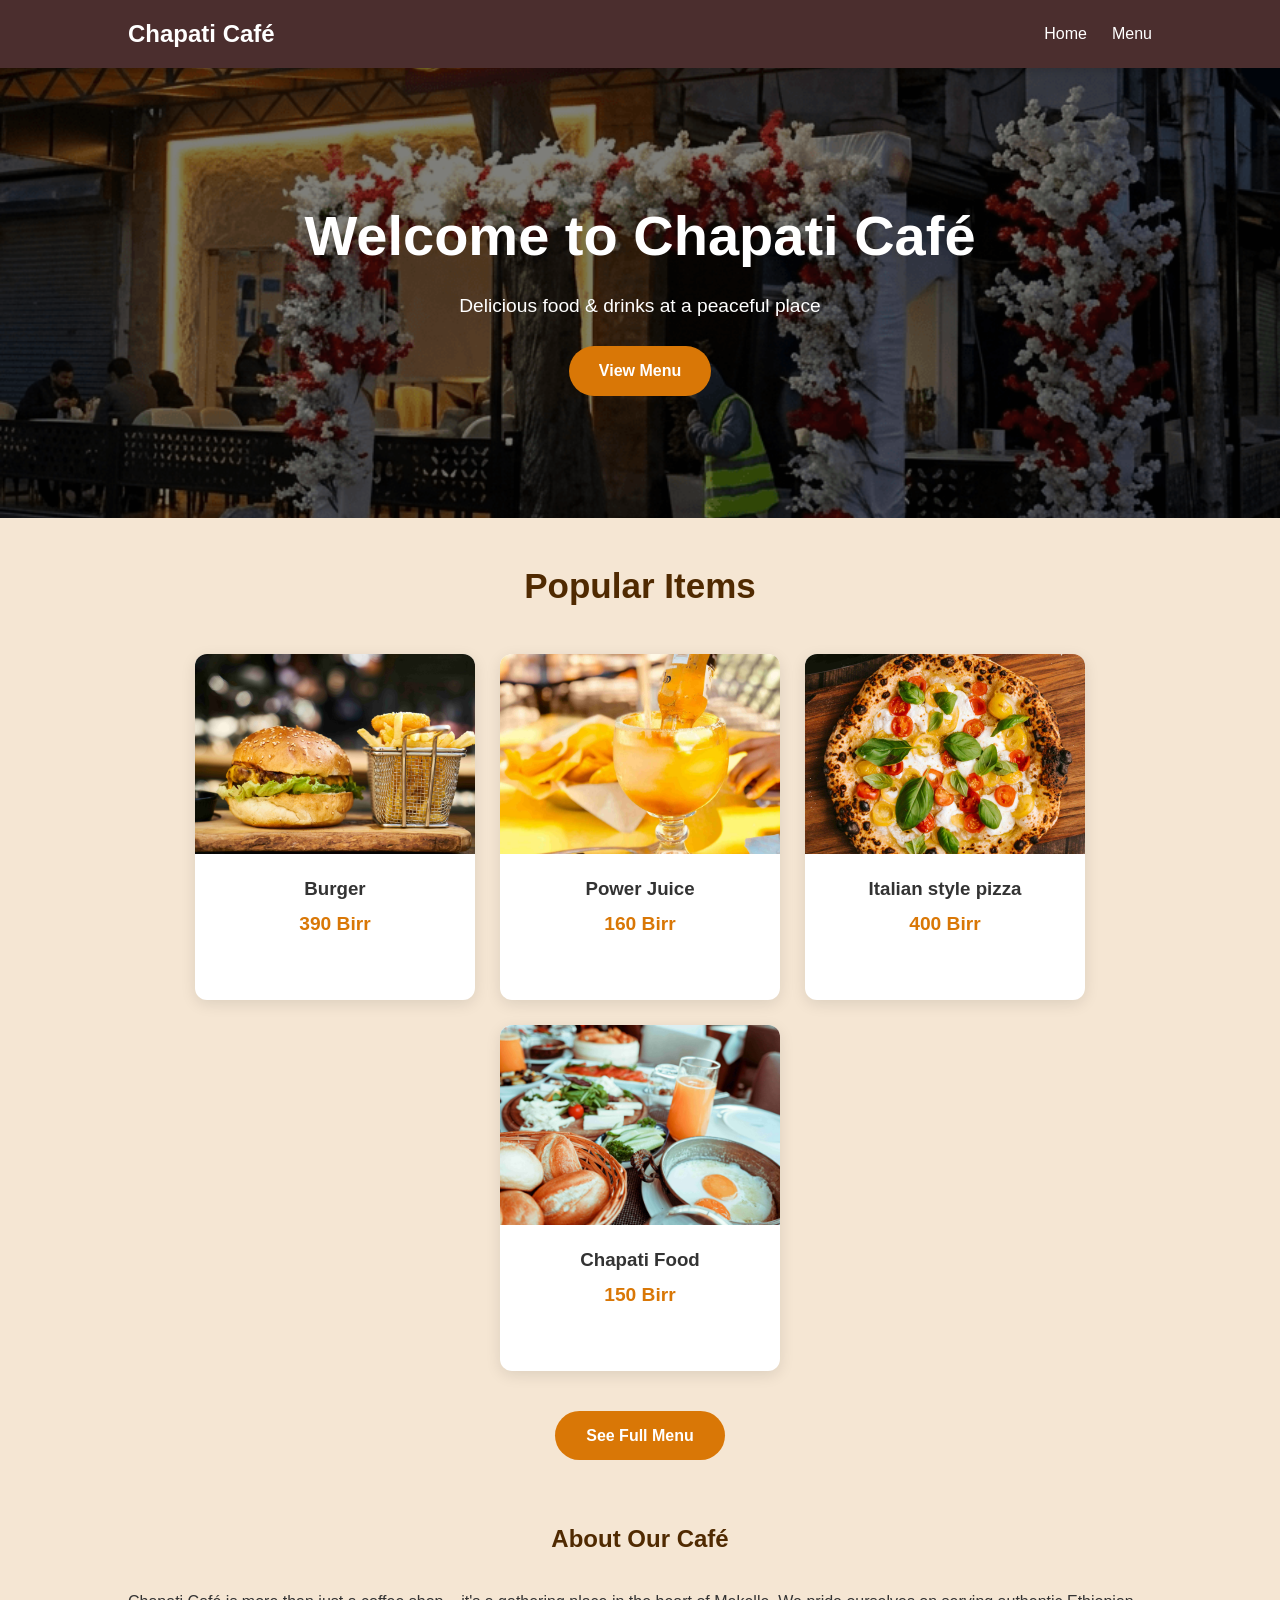
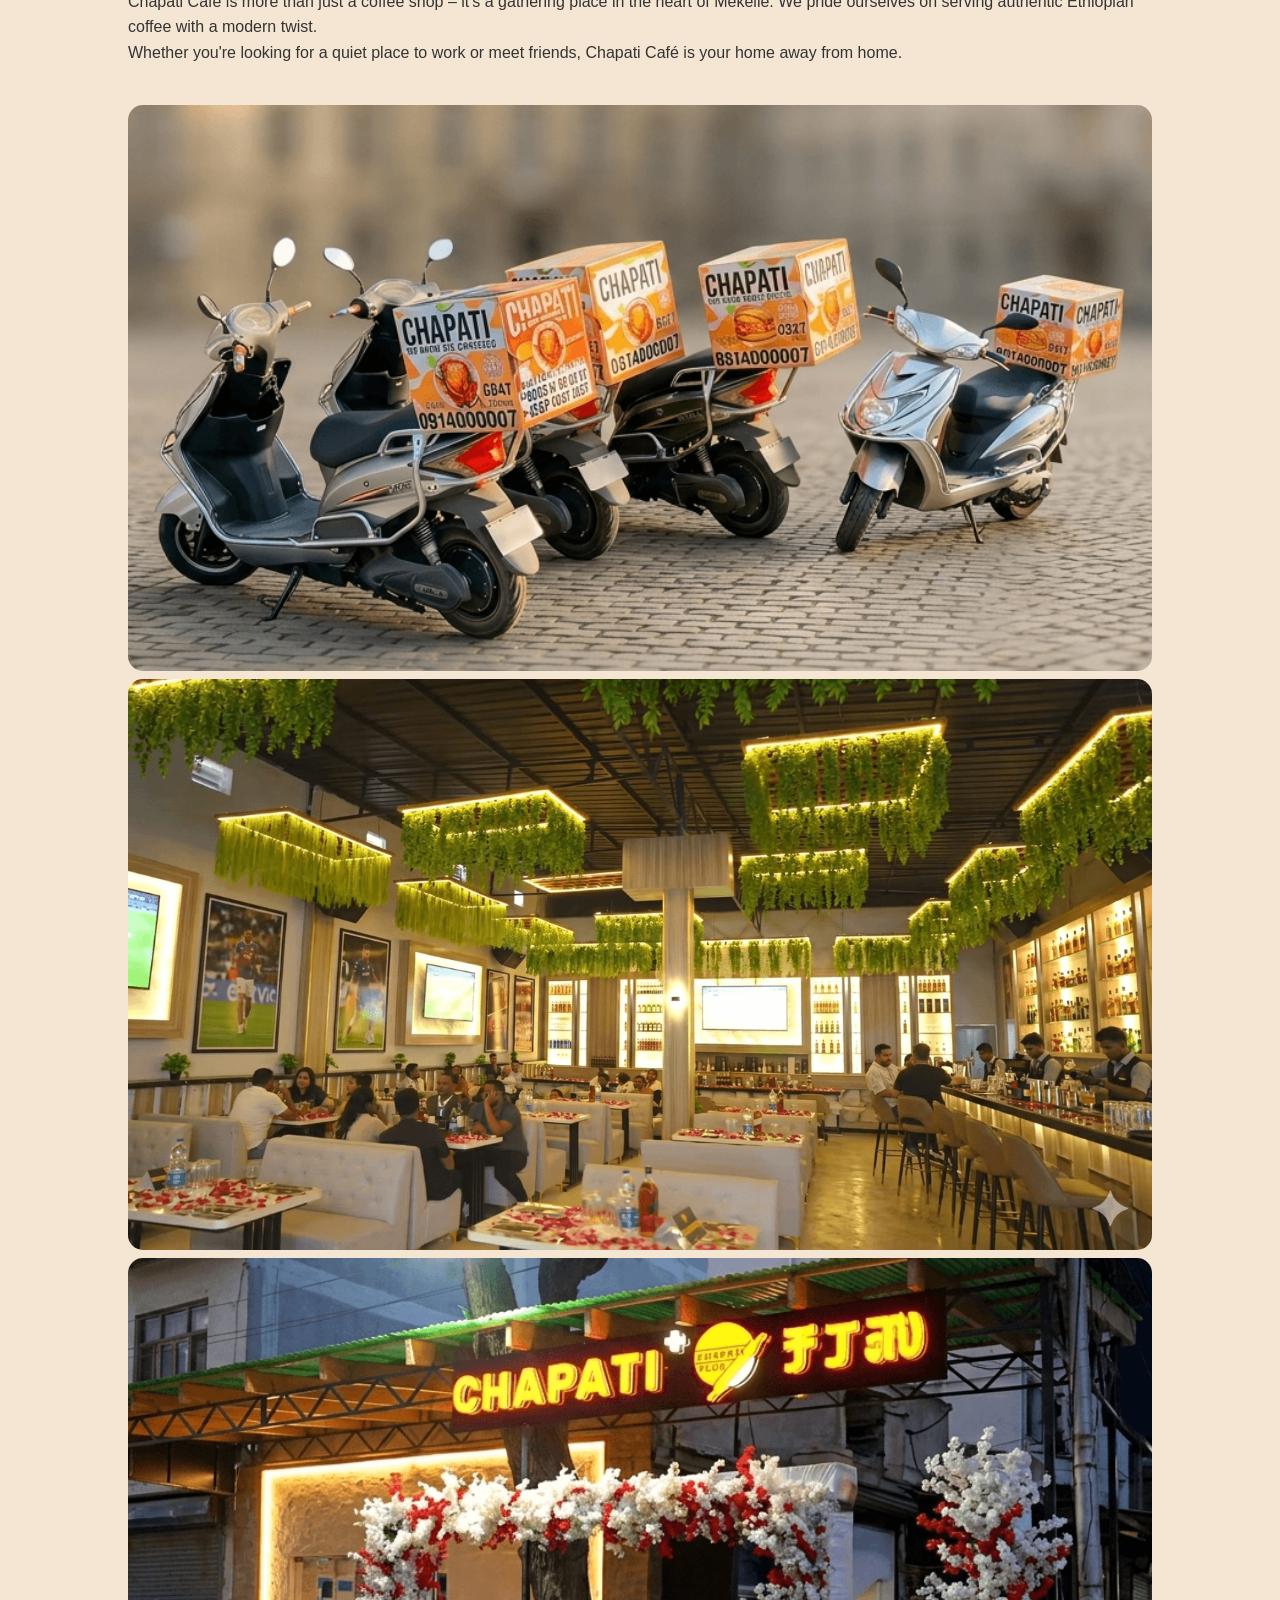
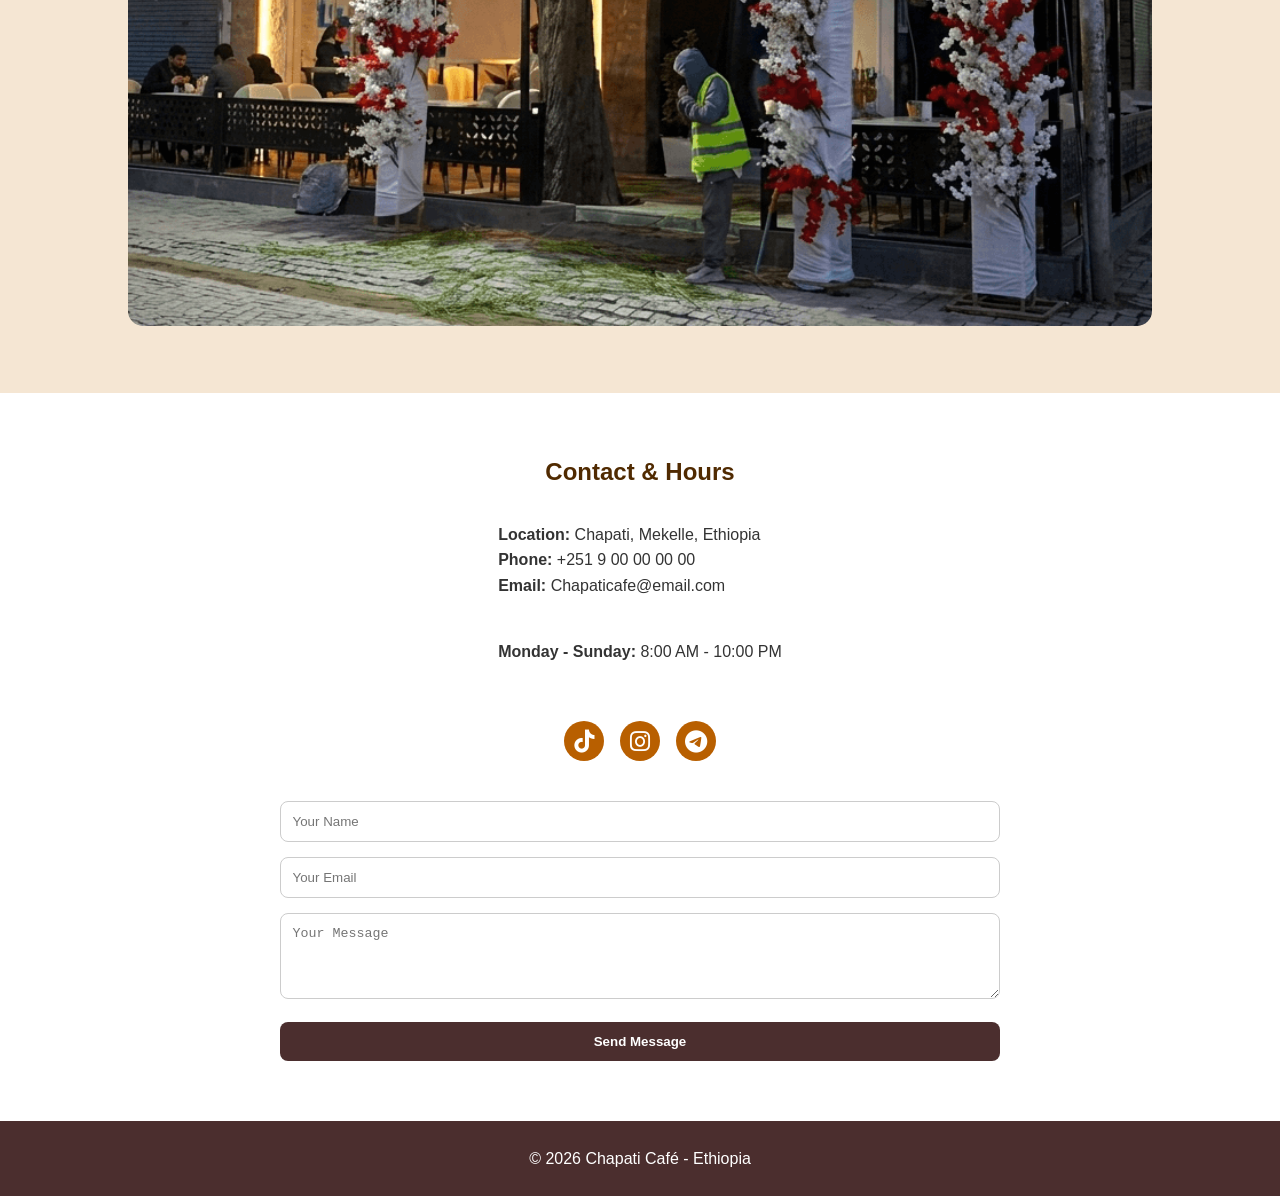
==== index.html @ 3a7bcfd0 "first commit to host github" ====
<!DOCTYPE html>
<html lang="en">
<head>
    <meta charset="UTF-8">
    <meta name="viewport" content="width=device-width, initial-scale=1.0">
    <title>Chapati Café | Home</title>
    <link rel="stylesheet" href="style.css">
    <link rel="stylesheet" href="https://cdnjs.cloudflare.com/ajax/libs/font-awesome/6.0.0/css/all.min.css">
    <link rel="icon" href="images/chapati-logo.jpg">
</head>
<body>

    <nav class="navbar">
        <div class="logo">Chapati Café</div>
        <ul class="nav-links">
            <li><a href="index.html">Home</a></li>
            <li><a href="menu.html">Menu</a></li>
        </ul>
        <div class="menu-toggle">&#9776;</div>
    </nav>

    <section class="hero">
        <h1>Welcome to Chapati Café</h1>
        <p>Delicious food & drinks at a peaceful place</p>
        <a href="menu.html" class="btn">View Menu</a>
    </section>

    <section class="featured">
        <h2>Popular Items</h2>
        <div class="menu-container">
            <div class="food-card">
                <div class="image-box"><img src="images/burger-burger.jpg" alt="Pizza"></div>
                <div class="food-info">
                    <h3>Burger</h3>
                    <p class="price">390 Birr</p>
                </div>
            </div>
            <div class="food-card">
                <div class="image-box"><img src="images/juice-power.jpg" alt="Coffee"></div>
                <div class="food-info">
                    <h3>Power Juice</h3>
                    <p class="price">160 Birr</p>
                </div>
            </div>
            <div class="food-card">
                <div class="image-box"><img src="images/pizza-italian-style.jpg" alt="Pizza"></div>
                <div class="food-info">
                    <h3>Italian style pizza</h3>
                    <p class="price">400 Birr</p>
                </div>
            </div>
            <div class="food-card">
                <div class="image-box"><img src="images/foods.jpg" alt="Coffee"></div>
                <div class="food-info">
                    <h3>Chapati Food</h3>
                    <p class="price">150 Birr</p>
                </div>
            </div>
        </div>
        <div class="view-menu-btn">
            <a href="menu.html">See Full Menu</a>
        </div>
    </section>

    <section class="about">
        <div class="about-container">
            <div class="about-text">
                <h2>About Our Café</h2>
                <p>Chapati Café is more than just a coffee shop – it's a gathering place in the heart of Mekelle. We pride ourselves on serving authentic Ethiopian coffee with a modern twist.</p>
                <p>Whether you're looking for a quiet place to work or meet friends, Chapati Café is your home away from home.</p>
            </div>
            <div class="about-image">
                <img src="images/chapati-motors.png" alt="Café Interior">
                <img src="images/chapati-img1.png" alt="Café Interior">
                <img src="images/chapati-home-img1.png" alt="Café Interior">
            </div>
        </div>
    </section>

    <section class="contact">
        <h2>Contact & Hours</h2>
        <div class="contact-container">
            <div class="contact-info">
                <p><strong>Location:</strong> Chapati, Mekelle, Ethiopia</p>
                <p><strong>Phone:</strong> +251 9 00 00 00 00</p>
                <p><strong>Email:</strong> Chapaticafe@email.com</p>
                <hr style="margin: 20px 0; border: 0; border-top: 1px solid #eee;">
                <p><strong>Monday - Sunday:</strong> 8:00 AM - 10:00 PM</p>
            </div>
            <div class="social-links">
                <a href="https://www.tiktok.com/@chapati_bbq?is_from_webapp=1&sender_device=pc"><i class="fab fa-tiktok"></i></a>
                <a href="https://www.instagram.com/chapati_bbq/"><i class="fab fa-instagram"></i></a>
                <a href="#"><i class="fab fa-telegram"></i></a>
            </div>
            <div class="contact-form">
                <form action="https://formspree.io/f/mojkpedg" method="POST">
                    <input type="text" name="name" placeholder="Your Name" required>
                    <input type="email" name="email" placeholder="Your Email" required>
                    <textarea name="message" placeholder="Your Message" rows="4" required></textarea>
                    <button type="submit">Send Message</button>
                </form>
            </div>
        </div>
    </section>

    <footer>
        <p>© 2026 Chapati Café - Ethiopia</p>
    </footer>

    <script src="script.js"></script>
</body>
</html>
---- style.css ----
/* GENERAL STYLES */
* {
    margin: 0;
    padding: 0;
    box-sizing: border-box;
}

body {
    font-family: 'Segoe UI', Arial, sans-serif;
    background-color: #F5E6D3;
    color: #333;
    line-height: 1.6;
    overflow-x: hidden;
}

/* NAVBAR */
.navbar {
    position: sticky;
    top: 0;
    width: 100%;
    background-color: #4B2E2E;
    color: white;
    display: flex;
    justify-content: space-between;
    align-items: center;
    padding: 15px 10%;
    z-index: 1000;
    box-shadow: 0 2px 10px rgba(0,0,0,0.2);
}

.logo {
    font-size: 24px;
    font-weight: bold;
}

.nav-links {
    list-style: none;
    display: flex;
    gap: 25px;
}

.nav-links a {
    color: white;
    text-decoration: none;
    font-weight: 500;
    transition: 0.3s;
}

.nav-links a:hover {
    color: #D97706;
}

.menu-toggle {
    display: none;
    font-size: 26px;
    cursor: pointer;
}

/* HERO SECTION */
.hero {
    position: relative;
    text-align: center;
    padding: 80px 20px;
    background: url('images/chapati-home-img1.png') no-repeat center center/cover;
    color: white;
    min-height: 50vh;
    display: flex;
    flex-direction: column;
    justify-content: center;
    align-items: center;
}

.hero::before {
    content: "";
    position: absolute;
    inset: 0;
    background: rgba(0,0,0,0.5);
}

.hero h1, .hero p, .hero .btn {
    position: relative;
    z-index: 1;
}

.hero h1 { 
    font-size: clamp(2rem, 5vw, 3.5rem); 
    margin-bottom: 10px; 
}

.hero p { 
    font-size: 1.2rem; 
    margin-bottom: 25px; 
}

.hero .btn {
    background-color: #D97706;
    color: white;
    padding: 12px 30px;
    border-radius: 30px;
    text-decoration: none;
    font-weight: bold;
    transition: 0.3s;
}

.hero .btn:hover { 
    background-color: #B85F00; 
    transform: scale(1.05); 
}

/* FEATURED SECTION */
.featured h2 {
    text-align: center;
    margin-top: 40px;
    font-weight: bold;
    font-size: 35px;
    color: #502a01;
}

.menu-container {
    display: flex;
    flex-wrap: wrap;
    justify-content: center;
    gap: 25px;
    padding: 40px 10%;
}

.food-card {
    position: relative;
    padding-bottom: 40px;
    background: white;
    width: 280px;
    border-radius: 12px;
    overflow: hidden;
    box-shadow: 0 4px 15px rgba(0,0,0,0.1);
    transition: 0.3s ease;
    
    /* display: flex;
    flex-direction: column;
    justify-content: space-between; */
}

.food-card:hover { transform: translateY(-8px); }

.image-box { 
    height: 200px; 
    width: 100%; 
}

.image-box img { 
    width: 100%; 
    height: 100%; 
    object-fit: cover; 
}

.food-info { 
    padding: 20px; 
    text-align: center; 
    flex-grow: 1;
}

.price { 
    color: #D97706; 
    font-weight: bold; 
    font-size: 1.2rem; 
    margin-top: 5px; 
}

.food-card .moreDiv {
    display: flex;
    justify-content: center;
    padding-bottom: 10px;
    border: none;
}

.food-card .moreBtn {
    position: absolute;
    bottom: 5px;
    background: #B85F00;
    color: white;
    border: none;
    padding: 10px 20px;
    margin: 5px 3px;
    border-radius: 25px;
    cursor: pointer;
    transition: 0.3s;
    font-size: 12px;
}

.food-card .moreBtn:hover {
    background: #D97706;
}

.view-menu-btn {
    background-color: #D97706;
    padding: 12px 30px;
    border-radius: 30px;
    font-weight: bold;
    transition: 0.3s;
    width: 170px;
    text-align: center;
    margin: auto;
}

.view-menu-btn:hover {
    transform: scale(1.03);
    background-color: #B85F00;
}

.view-menu-btn a {
    color: white;
    text-decoration: none;
}

/* FILTER BUTTONS */
.category-buttons { 
    text-align: center; 
    margin: 40px 0 10px;
}

.filter-btn {
    background: #4B2E2E; 
    color: white; 
    border: none; 
    padding: 10px 20px;
    margin: 5px 3px; 
    border-radius: 25px; 
    cursor: pointer; 
    transition: 0.3s;
}
.filter-btn.active, 
.filter-btn:hover { 
    background: #D97706; 
}

/* ABOUT & CONTACT */
.about, .contact { 
    padding: 60px 10%; 
    background: white; 
}

.about { 
    background: #F5E6D3; 
}

.contact h2, .about-text h2 {
    text-align: center;
    color: #502a01;
    margin-bottom: 30px;
}

.about-container, 
.contact-container {
    display: flex; 
    align-items: center;
    flex-direction: column; 
    gap: 40px;
    /* border: black solid 2px; */
}

.about-text, 
.contact-info, 
.contact-form { 
    flex: 1; 
}

.contact-info {
    /* border: black solid 2px; */
    display: flex;
    flex-direction: column;
    align-items: start;
}

.about-image img { 
    width: 100%; 
    border-radius: 15px; 
}

.social-links {
    display: flex;
    gap: 1rem;
    margin-top: 1rem;
}

.social-links i {
    font-size: 23px;
}

.social-links a {
    width: 40px;
    height: 40px;
    background: #B85F00;
    color: #fff;
    border-radius: 50%;
    display: flex;
    align-items: center;
    justify-content: center;
    text-decoration: none;
    transition: all 0.3s;
}

.social-links a:hover {
    background: #4B2E2E;
    transform: translateY(-3px);
}

.contact-form input, 
.contact-form textarea {
    width: 100%; 
    padding: 12px; 
    margin-bottom: 15px; 
    border: 1px solid #ccc; 
    border-radius: 8px;
}

.contact-form button {
    width: 100%; 
    padding: 12px; 
    background: #4B2E2E; 
    color: white; 
    border: none;
    border-radius: 8px; 
    cursor: pointer; 
    font-weight: bold;
}

.more-btn{
    text-align: center;
    margin: 30px;
    margin-bottom: 60px;
}

.more-btn .btnn {
    background-color: #4B2E2E;
    color: white;
    padding: 12px 30px;
    border-radius: 30px;
    text-decoration: none;
    font-weight: bold;
    transition: 0.3s;
}

.btnn {
    transition: all 0.3s ease;
    cursor: pointer;
    user-select: none; /* Prevents highlighting text when clicking fast */
}

.more-btn .btnn:hover, 
.more-btn .activee { 
    background-color: #B85F00; 
    transform: scale(1.05); 
}

.btnn.disabled {
    opacity: 0.3;
    pointer-events: none;
    cursor: default;
}

/* Ensure activee class is still visible */
.btnn.activee {
    background-color: #B85F00; 
    color: white;
}

/* MODAL STYLES */
.modal {
    display: none; 
    position: fixed;
    z-index: 2000;
    left: 0;
    top: 0;
    width: 100%;
    height: 100%;
    background-color: rgba(0, 0, 0, 0.85);
    backdrop-filter: blur(8px);
    overflow-y: auto;
}

.modal-content {
    background-color: #fff;
    margin: 5% auto;
    width: 90%;
    max-width: 500px;
    border-radius: 20px;
    position: relative;
    overflow: hidden;
    animation: modalSlide 0.4s ease;
}

@keyframes modalSlide {
    from { transform: translateY(-50px); opacity: 0; }
    to { transform: translateY(0); opacity: 1; }
}

.close-modal {
    position: absolute;
    right: 15px;
    top: 10px;
    font-size: 35px;
    color: #4B2E2E;
    cursor: pointer;
    z-index: 10;
}

.modal-image-container img {
    width: 100%;
    height: 250px;
    object-fit: cover;
}

.modal-text {
    padding: 25px;
    text-align: center;
}

.modal-text h2 { color: #502a01; margin-bottom: 5px; }
.modal-text hr { margin: 15px 0; border: 0; border-top: 1px solid #eee; }

.call-btn {
    display: inline-block;
    background: #D97706;
    color: white;
    padding: 12px 25px;
    border-radius: 25px;
    text-decoration: none;
    font-weight: bold;
    margin-top: 20px;
    transition: 0.3s;
}

.call-btn:hover { background: #B85F00; }

footer { 
    background: #4B2E2E; 
    color: white; 
    text-align: center; 
    padding: 25px; 
}

/* MOBILE RESPONSIVENESS */
@media (max-width: 400px) {
    .menu-toggle { 
        display: block; 
    }
    .food-card {
        width: 165px;
        height: 100%;
    }
    .menu-container {
        padding: 40px 2%;
        display: grid;
        grid-template-columns: repeat(2, 1fr);
        gap: 15px;
        justify-items: center;
        align-items: center;
    }
    .image-box {
        height: 110px;
        width: 100%;
    }
    .food-info {
        padding: 20px;
    }

    .food-info h3, .food-info p {
        font-size: 16px;
        font-weight: bold;
    }

    .nav-links {
        display: none; 
        position: absolute; 
        top: 60px; 
        right: 0;
        background: #4B2E2E; 
        width: 200px; 
        flex-direction: column; 
        padding: 20px;
    }
    .nav-links.active { 
        display: flex;
     }

    .about-container, 
    .contact-container { 
        flex-direction: column; 
        text-align: center; 
    }
}
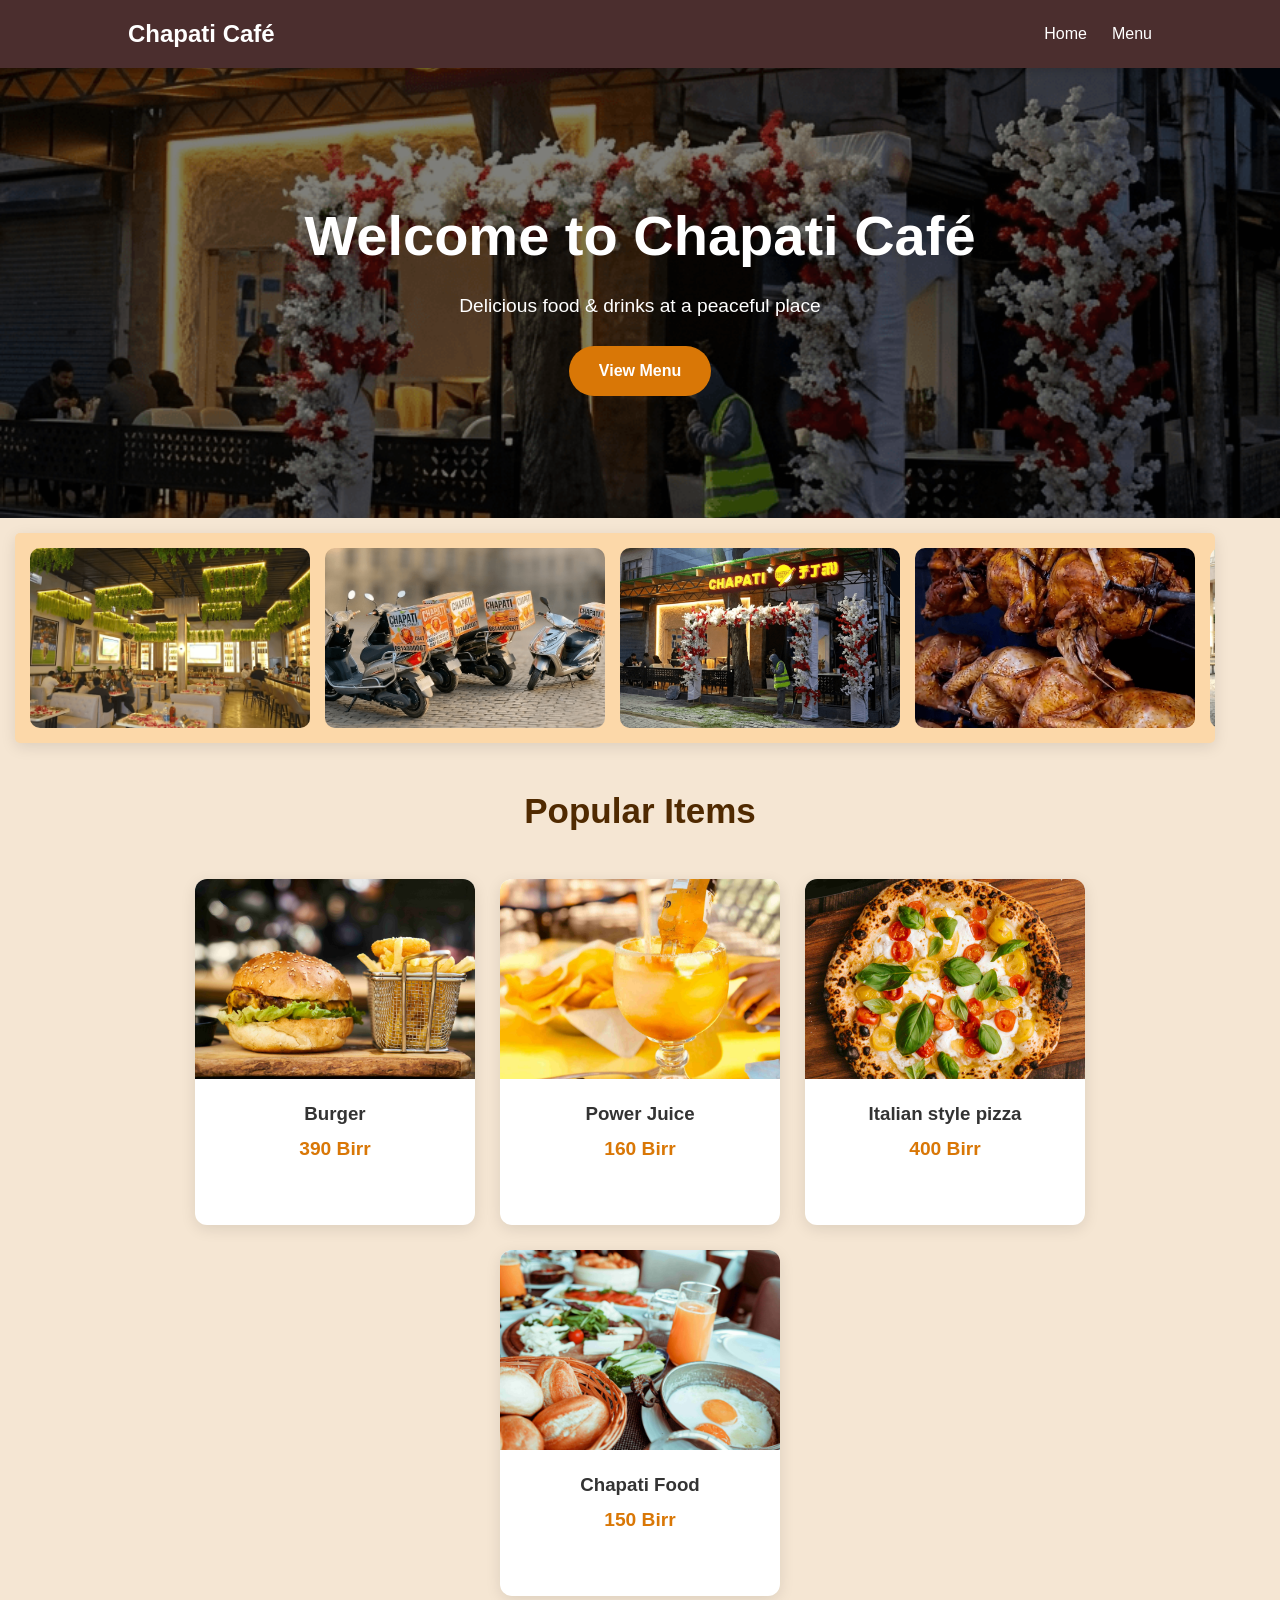
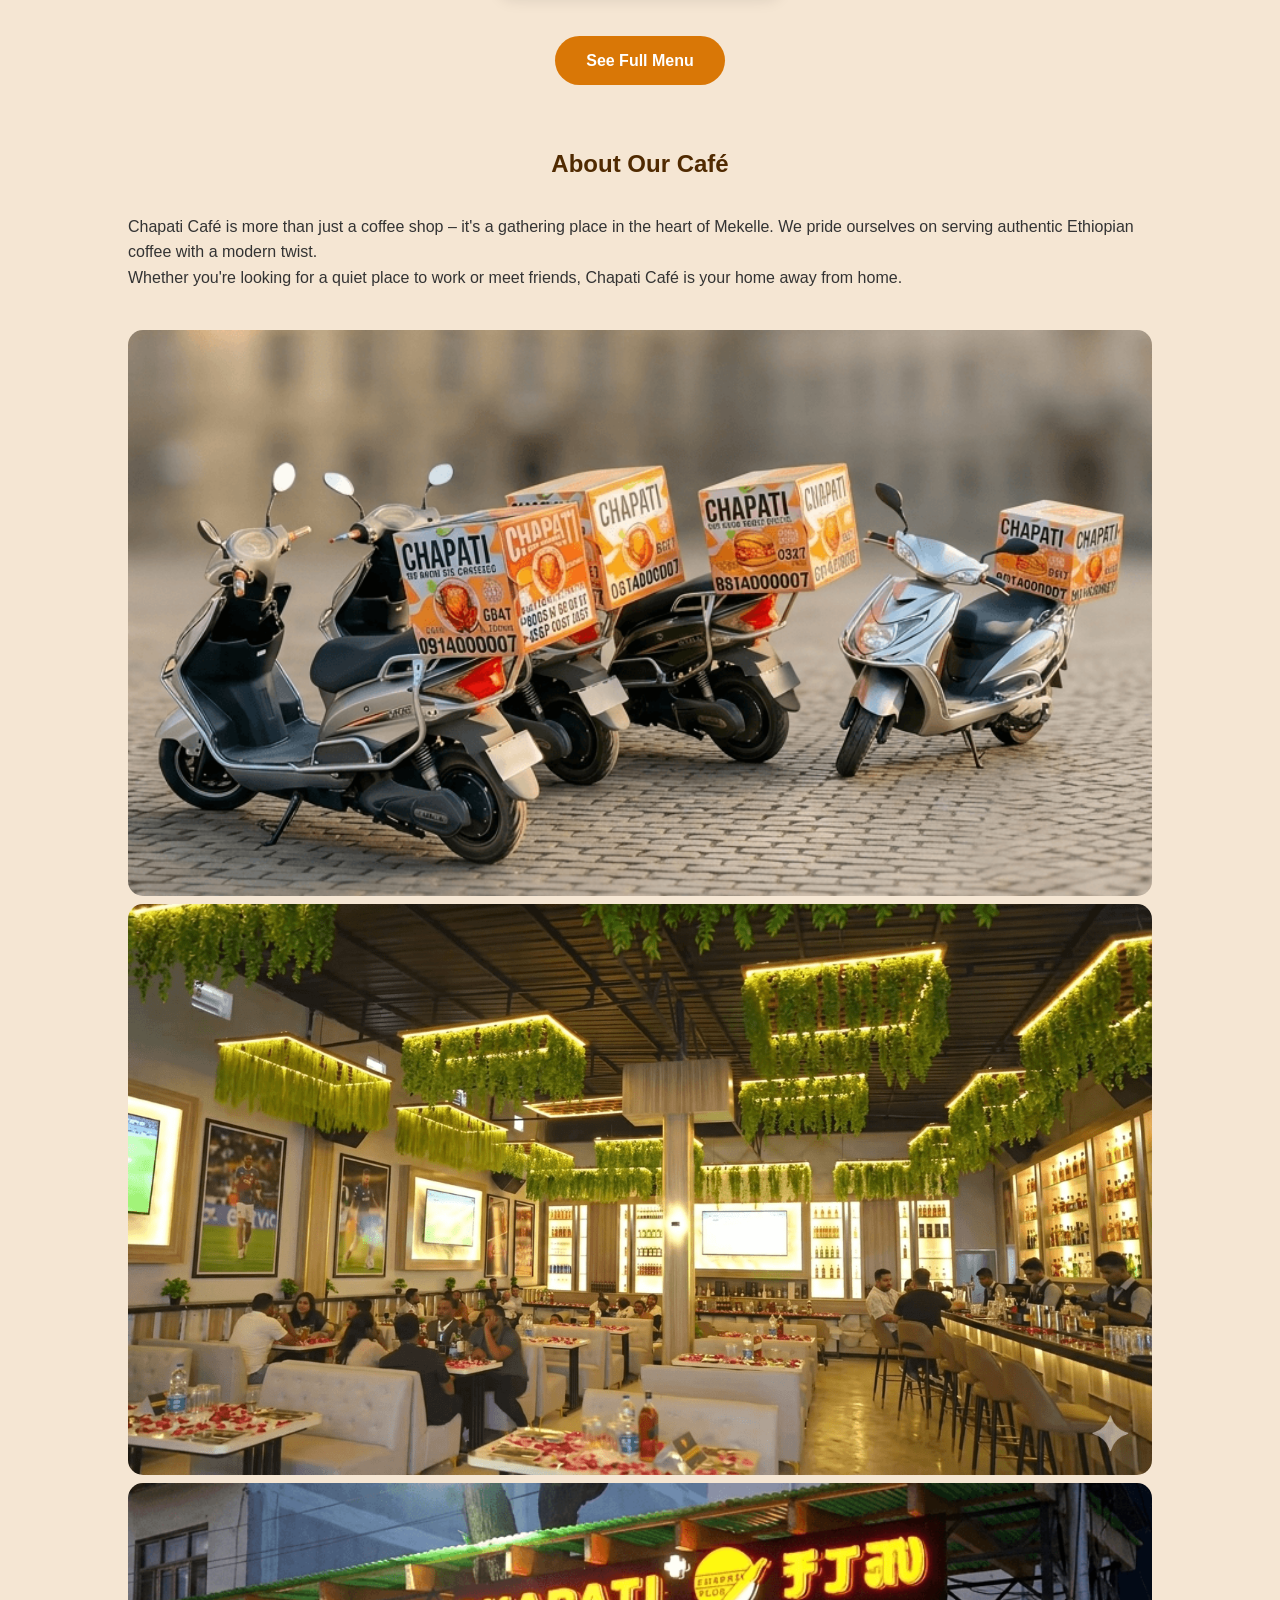
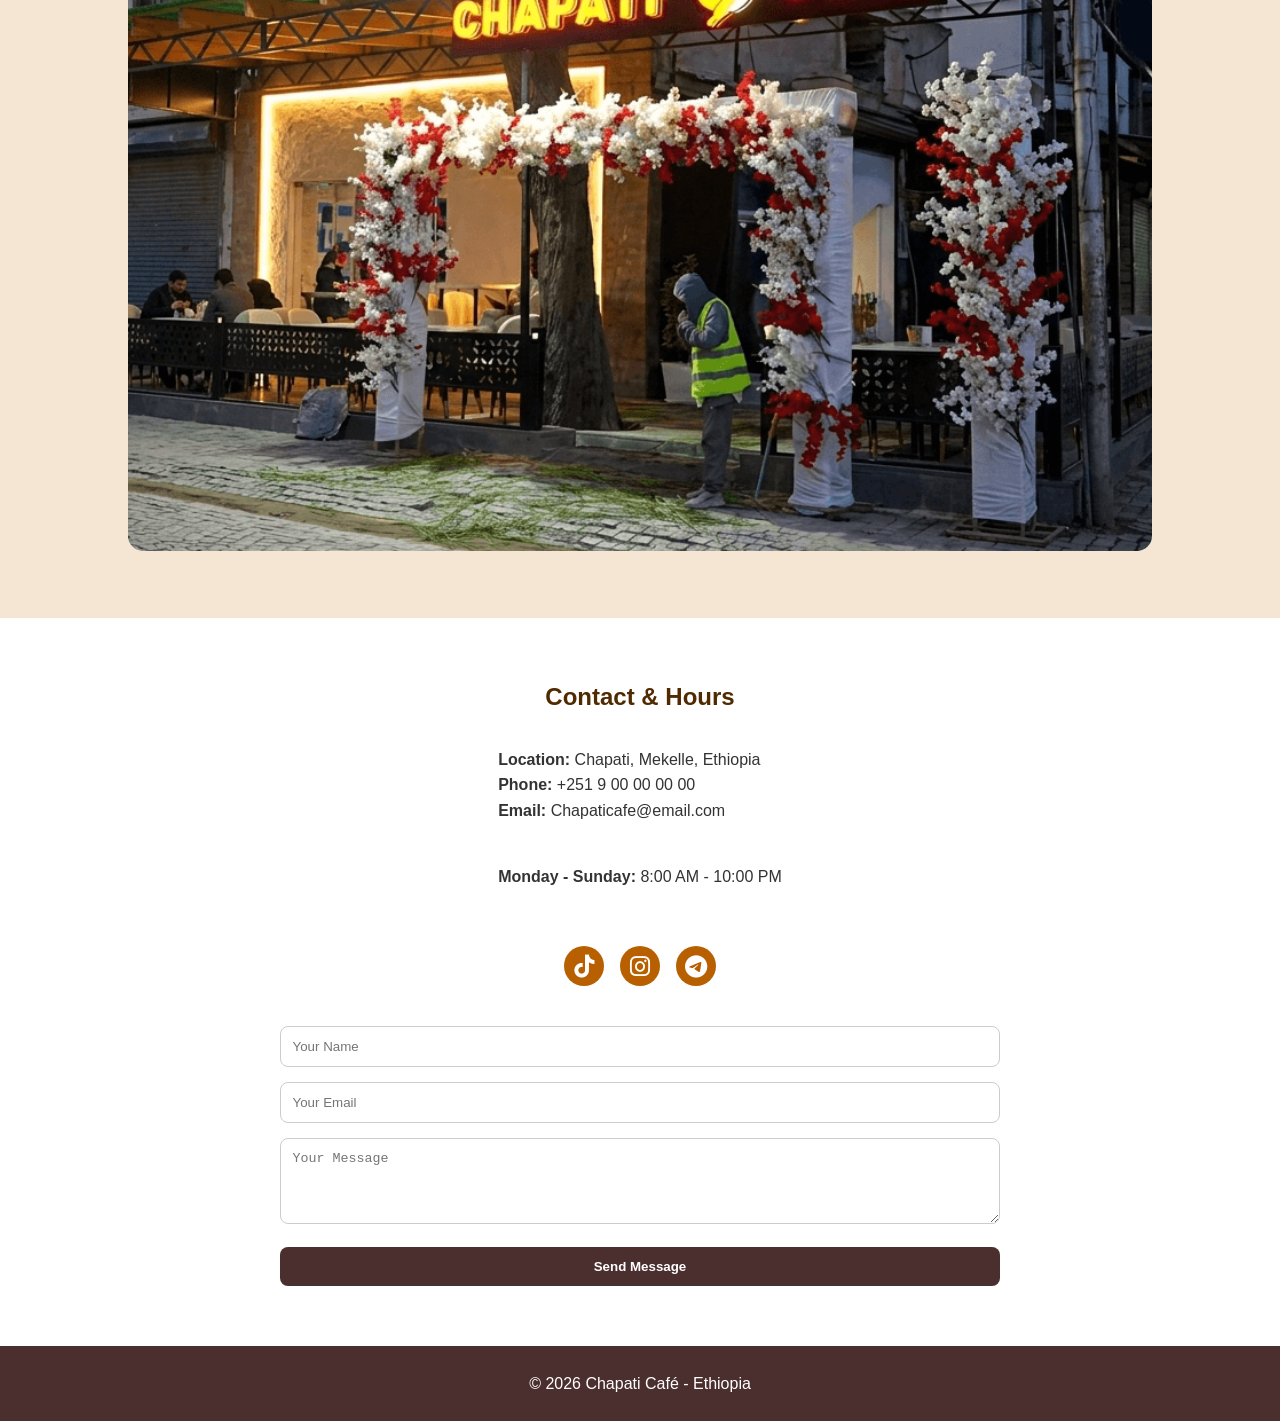
==== commit 97704ef4: "add horizontal animation" ====
--- a/index.html
+++ b/index.html
@@ -24,6 +24,28 @@
         <p>Delicious food & drinks at a peaceful place</p>
         <a href="menu.html" class="btn">View Menu</a>
     </section>
+
+    <div class="img-animation">
+        <div class="track">
+
+            <!-- First set -->
+            <div class="box-img"><img src="images/chapati-img1.png"></div>
+            <div class="box-img"><img src="images/chapati-motors.png"></div>
+            <div class="box-img"><img src="images/chapati-home-img1.png"></div>
+            <div class="box-img"><img src="images/chapati-chicken.png"></div>
+            <div class="box-img"><img src="images/chapati-img2.png"></div>
+            <div class="box-img"><img src="images/chapati-alchole.png"></div>
+
+            <!-- Duplicate (for smooth loop) -->
+            <div class="box-img"><img src="images/chapati-img1.png"></div>
+            <div class="box-img"><img src="images/chapati-motors.png"></div>
+            <div class="box-img"><img src="images/chapati-home-img1.png"></div>
+            <div class="box-img"><img src="images/chapati-chicken.png"></div>
+            <div class="box-img"><img src="images/chapati-img2.png"></div>
+            <div class="box-img"><img src="images/chapati-alchole.png"></div>
+
+        </div>
+    </div>
 
     <section class="featured">
         <h2>Popular Items</h2>
--- a/style.css
+++ b/style.css
@@ -105,6 +105,71 @@
 .hero .btn:hover { 
     background-color: #B85F00; 
     transform: scale(1.05); 
+}
+
+/* horizontal animation */
+.img-animation {
+    max-width: 1200px;
+    margin: 15px;
+    overflow: hidden;
+    padding: 15px;
+    border-radius: 5px;
+    background: #fcd8a9;
+    box-shadow: 0 4px 15px rgba(0,0,0,0.1);
+}
+
+.track {
+    display: flex;
+    gap: 15px;
+    width: max-content;
+    animation: scroll 25s linear infinite;
+}
+
+.track:hover {
+    animation-play-state: paused;
+}
+
+.box-img {
+    width: 280px;
+    height: 180px;
+    flex-shrink: 0;
+    border-radius: 10px;
+    overflow: hidden;
+    position: relative;
+    transition: transform 0.3s ease;
+}
+
+.box-img img {
+    width: 100%;
+    height: 100%;
+    object-fit: cover;
+    display: block;
+}
+
+.box-img:hover {
+    transform: scale(1.05);
+}
+
+.box-img::after {
+    content: "";
+    position: absolute;
+    inset: 0;
+    background: rgba(0,0,0,0.2);
+    opacity: 0;
+    transition: 0.3s;
+}
+
+.box-img:hover::after {
+    opacity: 1;
+}
+
+@keyframes scroll {
+    0% {
+        transform: translateX(0);
+    }
+    100% {
+        transform: translateX(-50%);
+    }
 }
 
 /* FEATURED SECTION */
@@ -438,11 +503,24 @@
     padding: 25px; 
 }
 
+@media (max-width: 768px) {
+    .box-img {
+        width: 220px;
+        height: 140px;
+    }
+}
+
 /* MOBILE RESPONSIVENESS */
-@media (max-width: 400px) {
+@media (max-width: 480px) {
     .menu-toggle { 
         display: block; 
     }
+
+    .box-img {
+        width: 180px;
+        height: 120px;
+    }
+
     .food-card {
         width: 165px;
         height: 100%;
@@ -487,4 +565,13 @@
         flex-direction: column; 
         text-align: center; 
     }
-}+}
+
+
+
+
+
+
+
+
+
